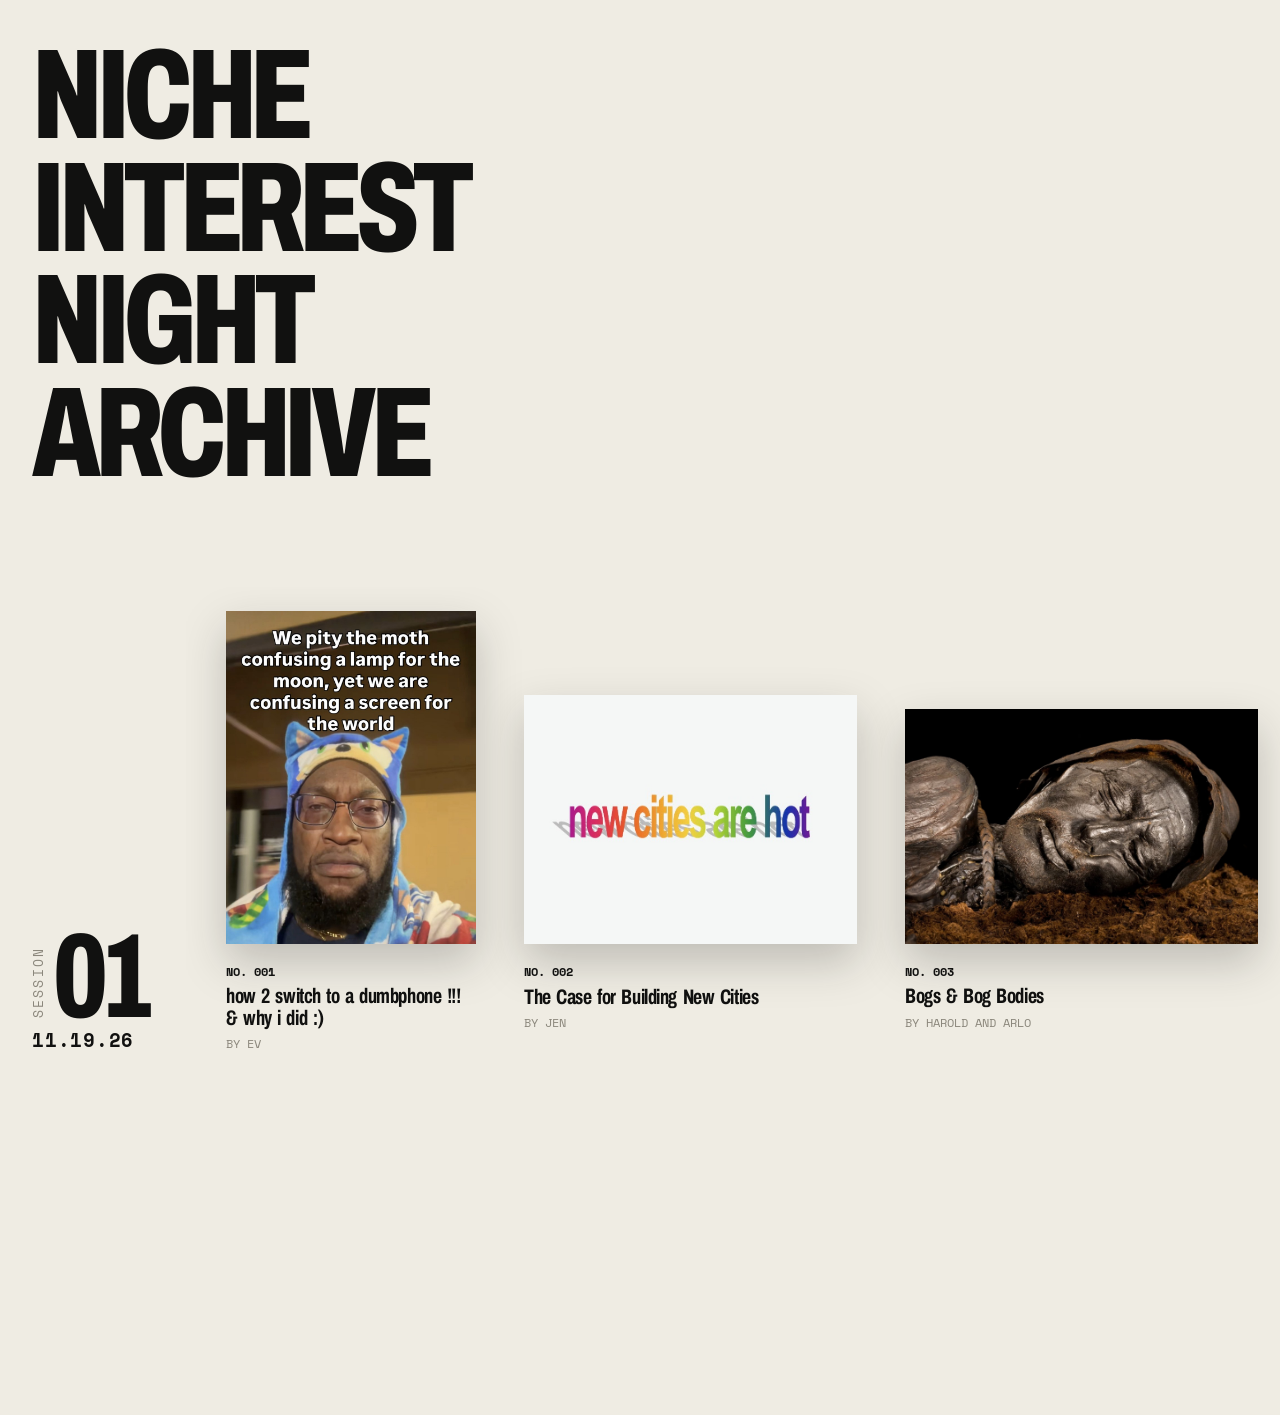
==== index.html @ e47e1a46 "Phone: session number beside the cards, one card visible at a time Co-Authored-By: Claude Sonnet 5.5" ====
<!DOCTYPE html>
<html lang="en" data-theme="bone">
<head>
<meta charset="utf-8">
<meta name="viewport" content="width=device-width, initial-scale=1">
<title>Niche Interest Night — Archive</title>
<link rel="icon" type="image/svg+xml" href="favicon.svg">
<link rel="apple-touch-icon" href="apple-touch-icon.png">
<link rel="stylesheet" href="style.css?v=7">
</head>
<body>
<header class="site">
  <div class="bar"><div class="clip"><h1 class="big"><span>Niche</span> <span>Interest</span> <span>Night</span> <span>Archive</span></h1><div class="small" aria-hidden="true">Niche Interest Night Archive</div></div></div>
</header>
<main class="grid" id="grid"></main>

<script src="decks.js?v=7"></script>
<script>
const grid = document.getElementById('grid');
const bySession = {};
window.DECKS.forEach(d => (bySession[d.session] = bySession[d.session] || []).push(d));
Object.keys(bySession).map(Number).sort((a, b) => b - a).forEach(n => {
  const decks = bySession[n];
  const when = (decks.find(d => hasDate(d.date)) || decks[0]).date;
  const sec = document.createElement('section');
  sec.className = 'session';
  sec.innerHTML = '<div class="side"><div class="top"><div class="vert">Session</div><div class="num"></div></div><div class="when"></div></div><div class="cards"></div>';
  sec.querySelector('.num').textContent = String(n).padStart(2, '0');
  sec.querySelector('.when').textContent = fmtDate(when);
  const cards = sec.querySelector('.cards');
  decks.forEach(d => {
    const a = document.createElement('a');
    a.className = 'card';
    a.href = 'deck.html?id=' + encodeURIComponent(d.id);
    a.innerHTML = '<img class="sticker" alt=""><div class="meta"><div class="row"><span class="no"></span></div><div class="t"></div><div class="by"></div></div>';
    a.querySelector('.sticker').src = d.sticker;
    a.querySelector('.sticker').alt = 'Sticker for ' + d.title;
    a.querySelector('.no').textContent = 'No. ' + d.no;
    a.querySelector('.t').textContent = d.title;
    if (d.speaker) a.querySelector('.by').textContent = 'by ' + d.speaker; else a.querySelector('.by').remove();
    cards.append(a);
  });
  grid.append(sec);
  layoutRow(cards);
});


function fitSides() {   // SESSION spans the height of the digits; the date spans the width of the block
  document.querySelectorAll('.side').forEach(side => {
    const num = side.querySelector('.num'), vert = side.querySelector('.vert'), when = side.querySelector('.when'), top = side.querySelector('.top');
    const glyphH = parseFloat(getComputedStyle(num).fontSize) * 0.708;
    vert.style.fontSize = '100px';
    vert.style.fontSize = (0.85 * 100 * glyphH / vert.getBoundingClientRect().height) + 'px';
    when.style.fontSize = '100px';
    when.style.fontSize = (0.88 * 100 * top.getBoundingClientRect().width / when.getBoundingClientRect().width) + 'px';
  });
}
document.fonts.ready.then(fitSides);
addEventListener('resize', fitSides);

const bar = document.querySelector('.bar'), big = bar.querySelector('.big'), head = document.querySelector('header.site');
let T = 96, HFULL = 560;
let S = 500;                              // scroll distance (px) over which the title shrinks (shortened automatically on short pages)
const lerp = (a, b, t) => a + (b - a) * t, clamp = x => Math.min(1, Math.max(0, x)), sm = x => x * x * (3 - 2 * x);
function measure() {
  big.style.fontSize = 'var(--t)'; T = parseFloat(getComputedStyle(big).fontSize); big.style.fontSize = '';
  HFULL = head.offsetHeight;
}
function fitBottom() {                   // page ends while the tallest sticker still sits a bit below the header bar
  const grid = document.getElementById('grid'), ss = document.querySelectorAll('.session');
  if (!grid || !ss.length || !grid.getClientRects().length) return;
  grid.style.paddingBottom = '0px';
  const h0 = grid.getBoundingClientRect().bottom + scrollY, GAP = 52 + 44;
  const tallTop = Math.min(...[...ss[ss.length - 1].querySelectorAll('.card .sticker')].map(i => i.getBoundingClientRect().top + scrollY));
  if (!isFinite(tallTop)) return;
  grid.style.paddingBottom = Math.max(32, tallTop + innerHeight - GAP - h0) + 'px';
  S = Math.max(120, Math.min(500, tallTop - GAP));
}
function update() {                       // title shrinks into the bar, in step with scroll
  const p = clamp(window.scrollY / S), set = (k, v) => bar.style.setProperty(k, v);
  const e = sm(clamp(p / 0.8));           // stacked title keeps shrinking (never disappears while the bar is tall)
  const fs = lerp(T, 24, e), top = lerp(40, 15, e);
  const stack = top + fs * 0.88 * 4 + 12;
  const bo = 1 - clamp((p - 0.3) / 0.7), so = clamp((p - 0.45) / 0.55);   // stacked title fades out evenly across most of the scroll, gone exactly at the final size
  const bh = lerp(stack, 52, sm(clamp((p - 0.75) / 0.25)));
  set('--bf', fs + 'px'); set('--bt', top + 'px'); set('--bo', bo); set('--so', so);
  set('--bgo', clamp(p * 3)); set('--bh', bh + 'px');
  }
let ticking = false;
addEventListener('scroll', () => { if (!ticking) { ticking = true; requestAnimationFrame(() => { update(); ticking = false; }); } }, { passive: true });
addEventListener('resize', () => { measure(); fitBottom(); update(); });
measure(); fitBottom(); update();
addEventListener('load', () => { fitBottom(); update(); });
document.fonts.ready.then(() => { fitBottom(); update(); });
</script>
</body>
</html>
---- style.css ----
@font-face { font-family:"Archivo"; src:url("assets/fonts/archivo-latin-wdth-normal.woff2") format("woff2"); font-weight:100 900; font-stretch:62% 125%; font-display:swap; }
@font-face { font-family:"Space Mono"; src:url("assets/fonts/space-mono-latin-400-normal.woff2") format("woff2"); font-weight:400; font-display:swap; }
@font-face { font-family:"Space Mono"; src:url("assets/fonts/space-mono-latin-700-normal.woff2") format("woff2"); font-weight:700; font-display:swap; }

:root, [data-theme="bone"] { --bg:#efece3; --ink:#111110; --mute:#8b877c; --pop:#b04a1f; --t:clamp(2.6rem, 10vw, 8rem); --mono:"Space Mono","Courier New",ui-monospace,monospace; --display:"Archivo","Arial Narrow","Helvetica Neue",Arial,sans-serif; }
/* To change the whole look, set <html data-theme="..."> in index.html and deck.html */
[data-theme="apricot"]    { --bg:#ebd3b9; --ink:#1d1710; --mute:#8e7b66; --pop:#a8321a; }
[data-theme="terracotta"] { --bg:#e0c4b2; --ink:#1f1612; --mute:#8d7566; --pop:#2f5f57; }
[data-theme="sage"]       { --bg:#d6dccb; --ink:#141712; --mute:#7c8472; --pop:#a24a2a; }
[data-theme="moss"]       { --bg:#c8cfb8; --ink:#13160f; --mute:#767d68; --pop:#9a4a2c; }
[data-theme="rose"]       { --bg:#dfc2bb; --ink:#201514; --mute:#8e7571; --pop:#8f2a22; }
* { box-sizing:border-box; }
html { scroll-behavior:smooth; }
body { margin:0; background:var(--bg); color:var(--ink); font-family:var(--mono); font-size:14px; line-height:1.6; }
a { color:var(--ink); text-underline-offset:4px; }
a:hover { color:var(--pop); }

/* ---------- home ---------- */
html, body { overflow-anchor:none; }
header.site { position:relative; height:var(--hh, calc(2.5rem + var(--t) * 3.52 + 1rem)); overflow:hidden; }
.bar { position:fixed; inset:0 0 auto 0; z-index:30; height:var(--bh, calc(2.5rem + var(--t) * 3.52 + 12px)); pointer-events:none; }
.bar::before { content:""; position:absolute; inset:0; background:var(--bg); box-shadow:0 10px 24px rgba(17,17,16,.08); opacity:var(--bgo, 0); }
.bar .clip { position:absolute; inset:0; overflow:hidden; }
.bar .big, .bar .small { font-family:var(--display); font-stretch:68%; font-weight:800; text-transform:uppercase; word-spacing:.1em; letter-spacing:-.05em; }
.bar .big { position:absolute; left:2rem; top:var(--bt, 2.5rem); margin:0; font-size:var(--bf, var(--t)); line-height:.88; opacity:var(--bo, 1); }
.bar .big span { display:block; }
.bar .small { position:absolute; left:2rem; top:0; height:100%; display:flex; align-items:center; font-size:1.5rem; white-space:nowrap; opacity:var(--so, 0); }

.grid { padding:3.5rem 0 2rem; overflow-x:clip; }
.session { display:grid; grid-template-columns:170px minmax(0, 1fr); gap:1.5rem; padding:3rem 2rem; }
.side { --num:clamp(5rem, 10vw, 7.5rem); align-self:end; width:max-content; }
.side .top { display:flex; gap:.5rem; align-items:flex-end; width:max-content; }
.side .vert { writing-mode:vertical-rl; transform:rotate(180deg); text-align:start; text-transform:uppercase; letter-spacing:.16em; line-height:1; white-space:nowrap; font-size:11px; color:var(--mute); margin-bottom:calc(var(--num) * .058); }
.side .num { font-family:var(--display); font-stretch:68%; word-spacing:.14em; font-size:var(--num); font-weight:800; letter-spacing:-.04em; line-height:.8; }
.side .when { display:inline-block; white-space:nowrap; margin-top:.28rem; font-weight:700; font-size:14px; letter-spacing:.04em; line-height:1; }
.cards { display:flex; flex-wrap:nowrap; gap:3.5rem 3rem; align-items:flex-start; overflow-x:auto; scrollbar-width:thin;
  padding:24px 48px 56px 40px; margin:-24px -48px -56px -40px; }   /* padding keeps the shadows from being clipped; the row scrolls sideways on small screens */
.card { display:block; flex:0 0 auto; width:250px; color:inherit; text-decoration:none; transition:transform .3s cubic-bezier(.2,.8,.2,1); }
.card:hover { transform:translateY(-8px); color:inherit; z-index:2; }
.card .sticker {
  display:block; width:100%; height:auto; filter:drop-shadow(0 18px 22px rgba(17,17,16,.22));
}
.dots { display:none; }
.card .meta { margin-top:1.1rem; font-size:12px; text-transform:uppercase; }
.card .row { display:flex; justify-content:space-between; gap:.5rem; font-weight:700; }
.card .date { color:var(--mute); font-weight:400; }
.card .t { margin-top:.35rem; text-transform:none; font-family:var(--display); font-stretch:68%; word-spacing:.14em; font-weight:700; font-size:21px; line-height:1.02; letter-spacing:-.02em; }
.card:hover .t { color:var(--pop); }
.card .by { color:var(--mute); margin-top:.3rem; }

footer { padding:0 2rem 3rem; font-size:12px; color:var(--mute); text-transform:uppercase; }

/* ---------- deck page ---------- */
.back { display:inline-block; margin:2rem 2rem 0; text-decoration:none; text-transform:uppercase; font-size:12px; }
.back:hover { text-decoration:underline; }
.deck { display:grid; grid-template-columns:minmax(220px, 360px) 1fr; gap:3rem; padding:2rem; align-items:start; }
.deck .sticker-wrap { position:relative; }
.deck .sticker { display:block; width:100%; filter:drop-shadow(0 24px 30px rgba(17,17,16,.25)); }
.stamp {
  position:absolute; right:-14px; bottom:-14px;   background:var(--ink); color:var(--bg); padding:.45rem .8rem; font-size:12px; font-weight:700;
  text-transform:uppercase; letter-spacing:.06em; box-shadow:0 8px 16px rgba(17,17,16,.25);
}
.deck .no { font-family:var(--display); font-stretch:68%; word-spacing:.14em; font-size:clamp(4.5rem, 15vw, 11rem); line-height:.8; font-weight:800; letter-spacing:-.04em; margin:0 0 1.5rem; }
.deck h1 { font-family:var(--display); font-stretch:68%; word-spacing:.14em; font-weight:800; font-size:clamp(1.8rem, 4vw, 3rem); margin:0 0 .4rem; line-height:1; letter-spacing:-.03em; }
.deck .sub { margin:0 0 1.75rem; color:var(--mute); }
dl { margin:0 0 1.75rem; display:grid; grid-template-columns:auto 1fr; gap:.3rem 1.5rem; text-transform:uppercase; font-size:12px; }
dt { color:var(--mute); }
dd { margin:0; font-weight:700; }
.links { display:flex; flex-wrap:wrap; gap:.75rem; }
.links a { padding:.55rem 1rem; background:var(--ink); color:var(--bg); text-decoration:none; font-size:12px; text-transform:uppercase; transition:transform .2s; }
.links a:hover { background:var(--pop); color:#fff; transform:translateY(-3px); }
.embed { position:relative; width:100%; aspect-ratio:16/9; margin-top:2rem; overflow:hidden; background:rgba(0,0,0,.06); box-shadow:0 22px 34px rgba(17,17,16,.2); }
.embed iframe { position:absolute; inset:0; width:100%; height:100%; border:0; }


@media (max-width:760px) {
  .session { grid-template-columns:auto minmax(0,1fr); gap:0 1rem; padding:2.5rem 1rem 1rem; }
  .side { --num:3.6rem; margin-bottom:0; }
  .cards { scroll-snap-type:x mandatory; gap:2rem; padding:24px 12px 40px; margin:-24px -12px -40px; overflow-x:auto; scrollbar-width:none; }
  .cards::-webkit-scrollbar { display:none; }
  .card { scroll-snap-align:center; scroll-snap-stop:always; }
  .dots { display:flex; gap:.5rem; margin-top:1.4rem; grid-column:2; }
  .dots i { width:8px; height:8px; background:var(--mute); opacity:.35; }
  .dots i.on { background:var(--ink); opacity:1; }
  .deck { grid-template-columns:1fr; gap:2.5rem; }
  .deck .sticker-wrap { max-width:300px; }
}


/* slide viewer */
.under { padding:0 2rem 4rem; }
.under .viewer { margin-top:0; max-width:1400px; }
.viewer { margin-top:2rem; max-width:1000px; }
.viewer .stage { position:relative; aspect-ratio:16/9; background:rgba(0,0,0,.06); box-shadow:0 22px 34px rgba(17,17,16,.2); user-select:none; }
.viewer .stage img { position:absolute; inset:0; width:100%; height:100%; object-fit:contain; cursor:pointer; display:block; }
.viewer .stage:fullscreen { background:#000; box-shadow:none; }
.viewer .nav { position:absolute; top:50%; transform:translateY(-50%); width:2.1rem; height:2.1rem; padding:0 0 .12rem; border:0; border-radius:50%; background:rgba(255,255,255,.82); color:var(--ink); font:700 .95rem/1 var(--mono); letter-spacing:-.12em; text-indent:-.06em; cursor:pointer; opacity:0; transition:opacity .15s, background .15s, color .15s; box-shadow:0 3px 10px rgba(17,17,16,.2); }
.viewer .nav.prev { left:.9rem; }
.viewer .nav.next { right:.9rem; }
.viewer .nav:hover { background:var(--pop); color:#fff; }
.viewer .stage:hover .nav:not(:disabled), .viewer .nav:focus-visible { opacity:.9; }
.viewer .vbar { display:flex; justify-content:space-between; align-items:center; margin-top:.9rem; font-family:var(--mono); font-size:12px; text-transform:uppercase; }
.viewer .vbar .count { color:var(--mute); }
.viewer .vbar .fs { border:0; background:none; padding:0; font:inherit; text-transform:uppercase; color:var(--ink); cursor:pointer; }
.viewer .vbar .fs:hover { color:var(--pop); }
.under .none { margin:0; font-family:var(--mono); font-size:12px; text-transform:uppercase; color:var(--mute); }
.viewer .notes { margin-top:1.75rem; max-width:62ch; }
.viewer .notes[hidden] { display:none; }
.viewer .notes .lbl { font-family:var(--mono); font-size:12px; text-transform:uppercase; color:var(--mute); margin-bottom:.7rem; }
.viewer .notes p { margin:0 0 .7rem; line-height:1.45; }
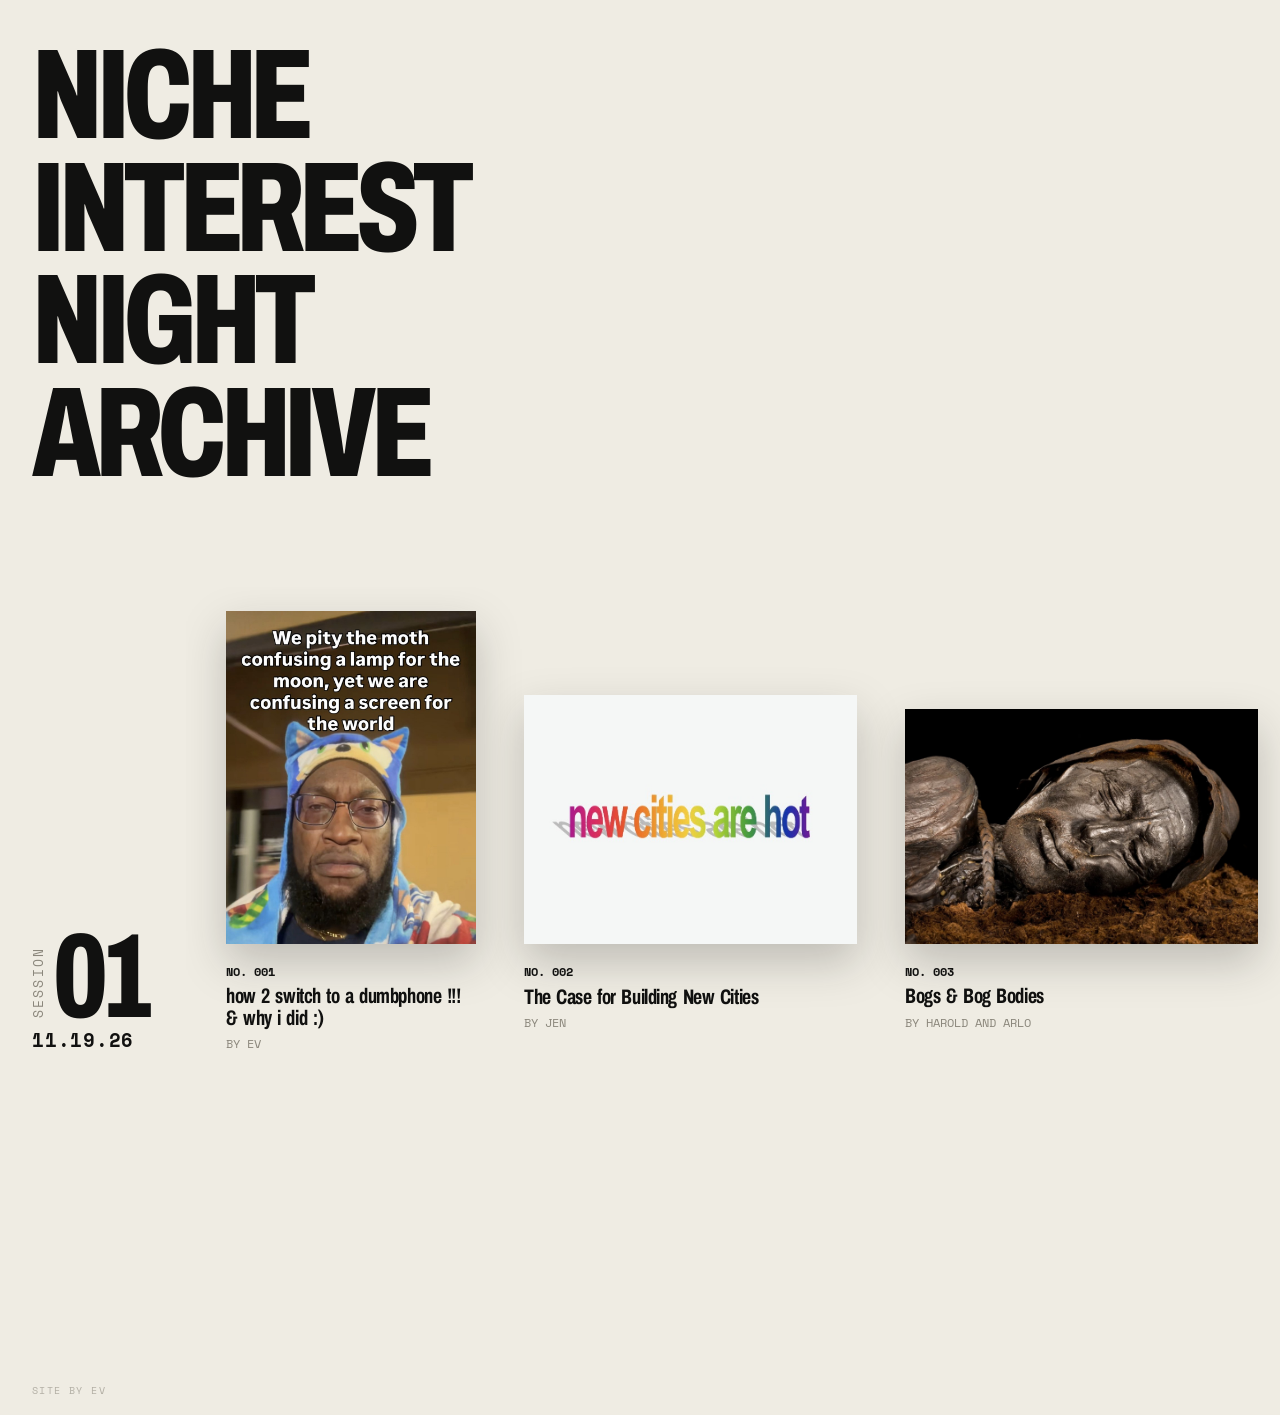
==== commit 45fe5abb: "Add subtle 'site by EV' credit Co-Authored-By: Claude Sonnet 5.5 <noreply@anthropic.com> Claude-Sess" ====
--- a/index.html
+++ b/index.html
@@ -6,15 +6,15 @@
 <title>Niche Interest Night — Archive</title>
 <link rel="icon" type="image/svg+xml" href="favicon.svg">
 <link rel="apple-touch-icon" href="apple-touch-icon.png">
-<link rel="stylesheet" href="style.css?v=7">
+<link rel="stylesheet" href="style.css?v=9">
 </head>
 <body>
 <header class="site">
   <div class="bar"><div class="clip"><h1 class="big"><span>Niche</span> <span>Interest</span> <span>Night</span> <span>Archive</span></h1><div class="small" aria-hidden="true">Niche Interest Night Archive</div></div></div>
 </header>
-<main class="grid" id="grid"></main>
+<main class="grid" id="grid"><div class="credit">site by EV</div></main>
 
-<script src="decks.js?v=7"></script>
+<script src="decks.js?v=9"></script>
 <script>
 const grid = document.getElementById('grid');
 const bySession = {};
--- a/style.css
+++ b/style.css
@@ -73,7 +73,7 @@
 .embed iframe { position:absolute; inset:0; width:100%; height:100%; border:0; }
 
 
-@media (max-width:760px) {
+@media (max-width:520px) {
   .session { grid-template-columns:auto minmax(0,1fr); gap:0 1rem; padding:2.5rem 1rem 1rem; }
   .side { --num:3.6rem; margin-bottom:0; }
   .cards { scroll-snap-type:x mandatory; gap:2rem; padding:24px 12px 40px; margin:-24px -12px -40px; overflow-x:auto; scrollbar-width:none; }
@@ -108,3 +108,8 @@
 .viewer .notes[hidden] { display:none; }
 .viewer .notes .lbl { font-family:var(--mono); font-size:12px; text-transform:uppercase; color:var(--mute); margin-bottom:.7rem; }
 .viewer .notes p { margin:0 0 .7rem; line-height:1.45; }
+
+.grid { position:relative; }
+.credit { position:absolute; left:2rem; bottom:1rem; font-size:10px; letter-spacing:.14em; text-transform:uppercase; color:var(--mute); opacity:.6; }
+.credit.foot { position:static; padding:3rem 2rem 2rem; }
+@media (max-width:520px) { .credit { left:1rem; } .credit.foot { padding:2rem 1rem 1.5rem; } }
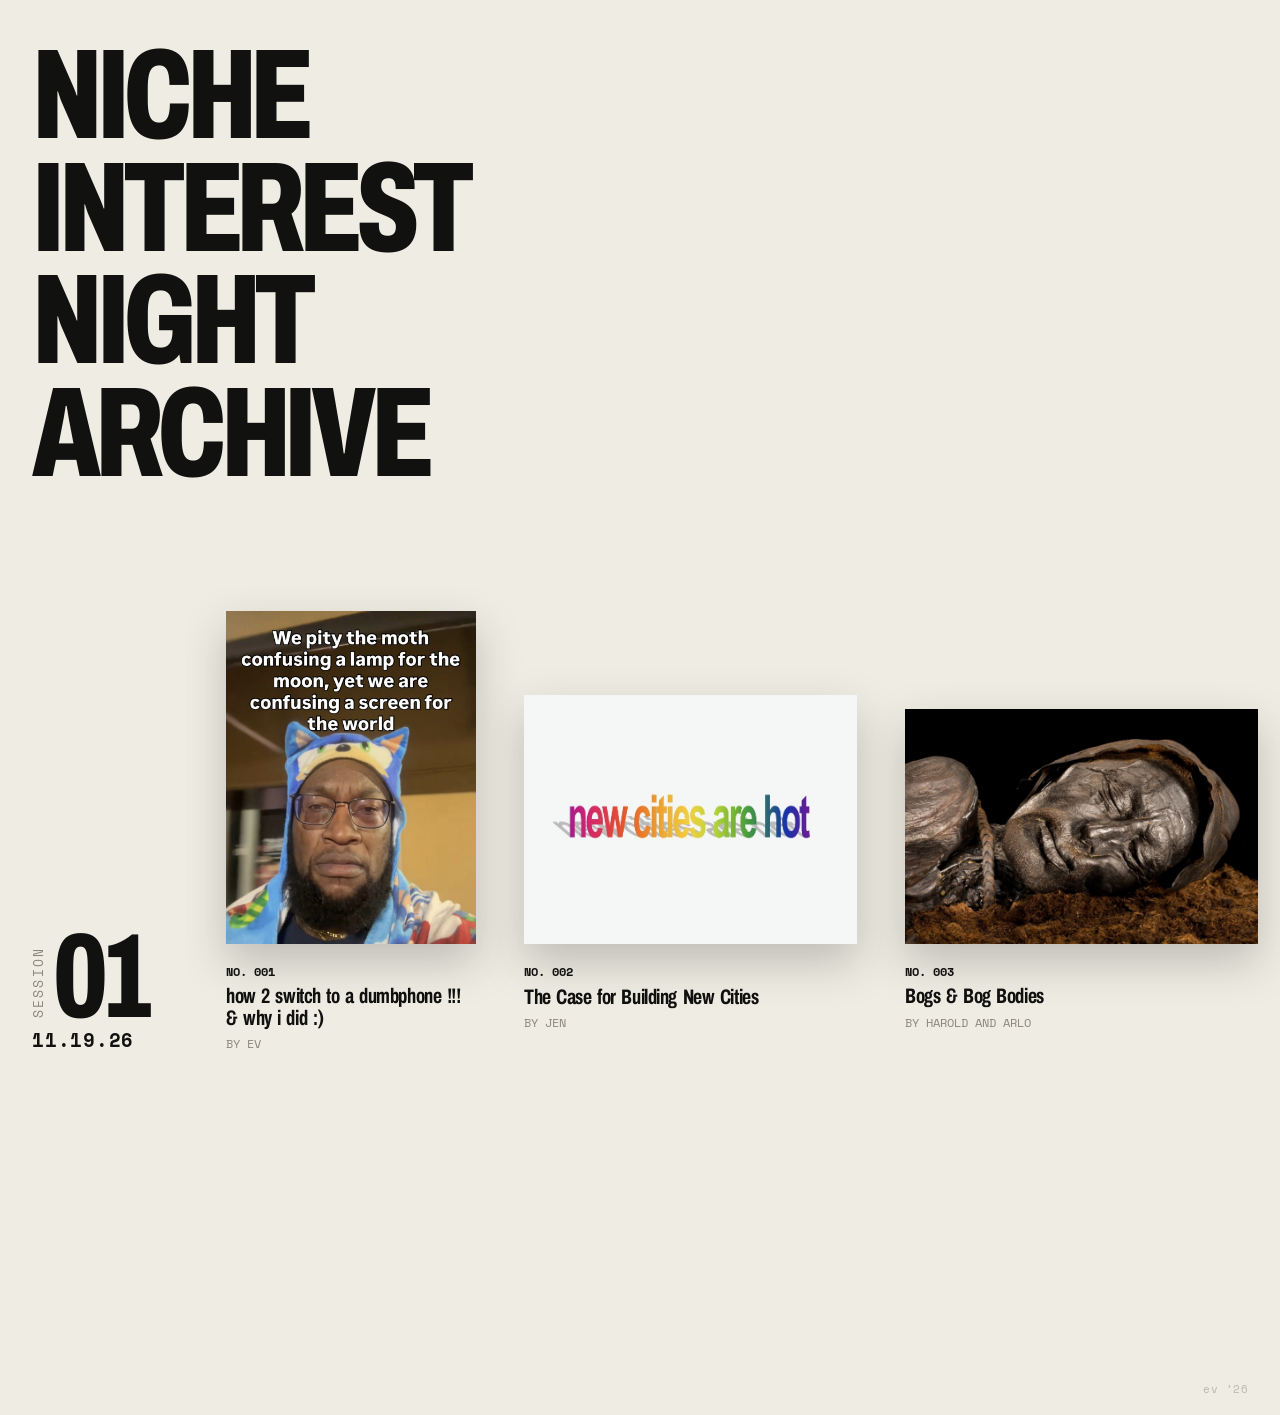
==== commit f684bbe0: "Credit as a small signature, bottom right Co-Authored-By: Claude Sonnet 5.5 <noreply@anthropic.com> " ====
--- a/index.html
+++ b/index.html
@@ -6,15 +6,15 @@
 <title>Niche Interest Night — Archive</title>
 <link rel="icon" type="image/svg+xml" href="favicon.svg">
 <link rel="apple-touch-icon" href="apple-touch-icon.png">
-<link rel="stylesheet" href="style.css?v=9">
+<link rel="stylesheet" href="style.css?v=10">
 </head>
 <body>
 <header class="site">
   <div class="bar"><div class="clip"><h1 class="big"><span>Niche</span> <span>Interest</span> <span>Night</span> <span>Archive</span></h1><div class="small" aria-hidden="true">Niche Interest Night Archive</div></div></div>
 </header>
-<main class="grid" id="grid"><div class="credit">site by EV</div></main>
+<main class="grid" id="grid"><div class="credit" title="site by EV">ev ’26</div></main>
 
-<script src="decks.js?v=9"></script>
+<script src="decks.js?v=10"></script>
 <script>
 const grid = document.getElementById('grid');
 const bySession = {};
--- a/style.css
+++ b/style.css
@@ -110,6 +110,6 @@
 .viewer .notes p { margin:0 0 .7rem; line-height:1.45; }
 
 .grid { position:relative; }
-.credit { position:absolute; left:2rem; bottom:1rem; font-size:10px; letter-spacing:.14em; text-transform:uppercase; color:var(--mute); opacity:.6; }
-.credit.foot { position:static; padding:3rem 2rem 2rem; }
-@media (max-width:520px) { .credit { left:1rem; } .credit.foot { padding:2rem 1rem 1.5rem; } }
+.credit { position:absolute; right:2rem; bottom:1rem; font-size:11px; letter-spacing:.04em; text-transform:none; color:var(--mute); opacity:.5; cursor:default; }
+.credit.foot { position:static; text-align:right; padding:3rem 2rem 1.5rem; }
+@media (max-width:520px) { .credit { right:1rem; } .credit.foot { padding:2rem 1rem 1.25rem; } }
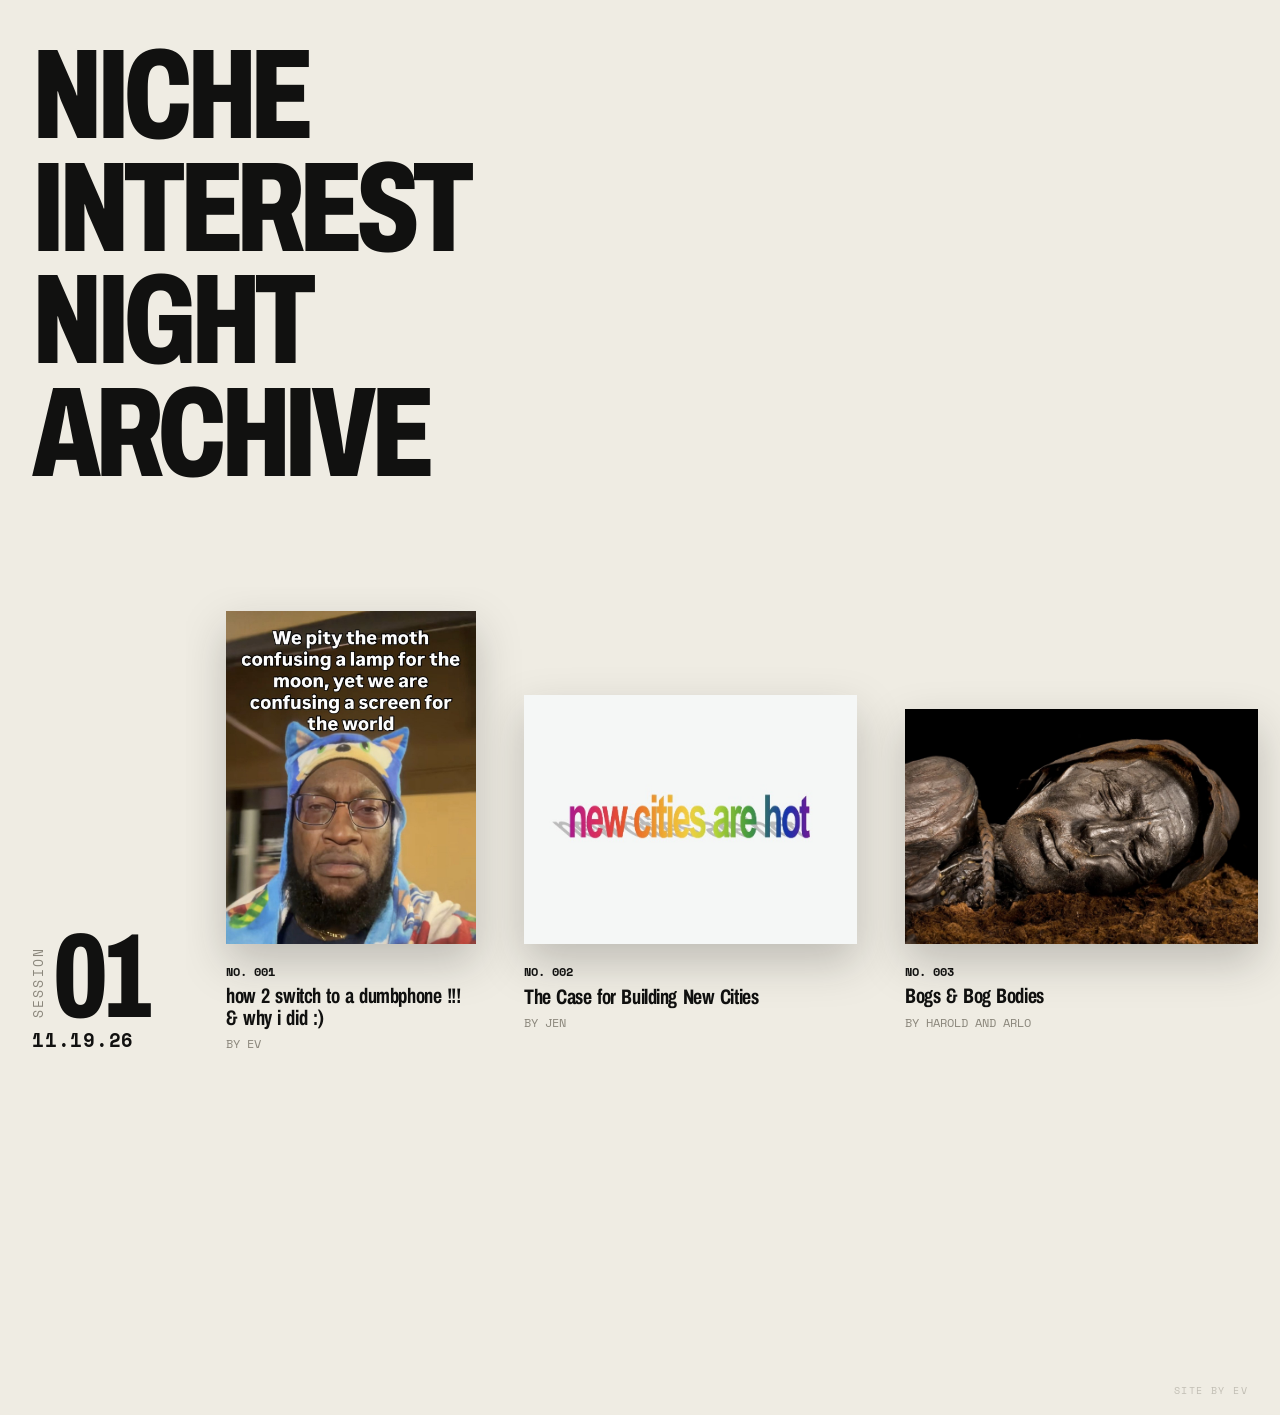
==== commit d861f0ca: "Credit: 'site by EV', bottom right, faint Co-Authored-By: Claude Sonnet 5.5 <noreply@anthropic.com> " ====
--- a/index.html
+++ b/index.html
@@ -6,15 +6,15 @@
 <title>Niche Interest Night — Archive</title>
 <link rel="icon" type="image/svg+xml" href="favicon.svg">
 <link rel="apple-touch-icon" href="apple-touch-icon.png">
-<link rel="stylesheet" href="style.css?v=10">
+<link rel="stylesheet" href="style.css?v=11">
 </head>
 <body>
 <header class="site">
   <div class="bar"><div class="clip"><h1 class="big"><span>Niche</span> <span>Interest</span> <span>Night</span> <span>Archive</span></h1><div class="small" aria-hidden="true">Niche Interest Night Archive</div></div></div>
 </header>
-<main class="grid" id="grid"><div class="credit" title="site by EV">ev ’26</div></main>
+<main class="grid" id="grid"><div class="credit" title="site by EV">site by EV</div></main>
 
-<script src="decks.js?v=10"></script>
+<script src="decks.js?v=11"></script>
 <script>
 const grid = document.getElementById('grid');
 const bySession = {};
--- a/style.css
+++ b/style.css
@@ -110,6 +110,6 @@
 .viewer .notes p { margin:0 0 .7rem; line-height:1.45; }
 
 .grid { position:relative; }
-.credit { position:absolute; right:2rem; bottom:1rem; font-size:11px; letter-spacing:.04em; text-transform:none; color:var(--mute); opacity:.5; cursor:default; }
+.credit { position:absolute; right:2rem; bottom:1rem; font-size:10px; letter-spacing:.14em; text-transform:uppercase; color:var(--mute); opacity:.45; cursor:default; }
 .credit.foot { position:static; text-align:right; padding:3rem 2rem 1.5rem; }
 @media (max-width:520px) { .credit { right:1rem; } .credit.foot { padding:2rem 1rem 1.25rem; } }
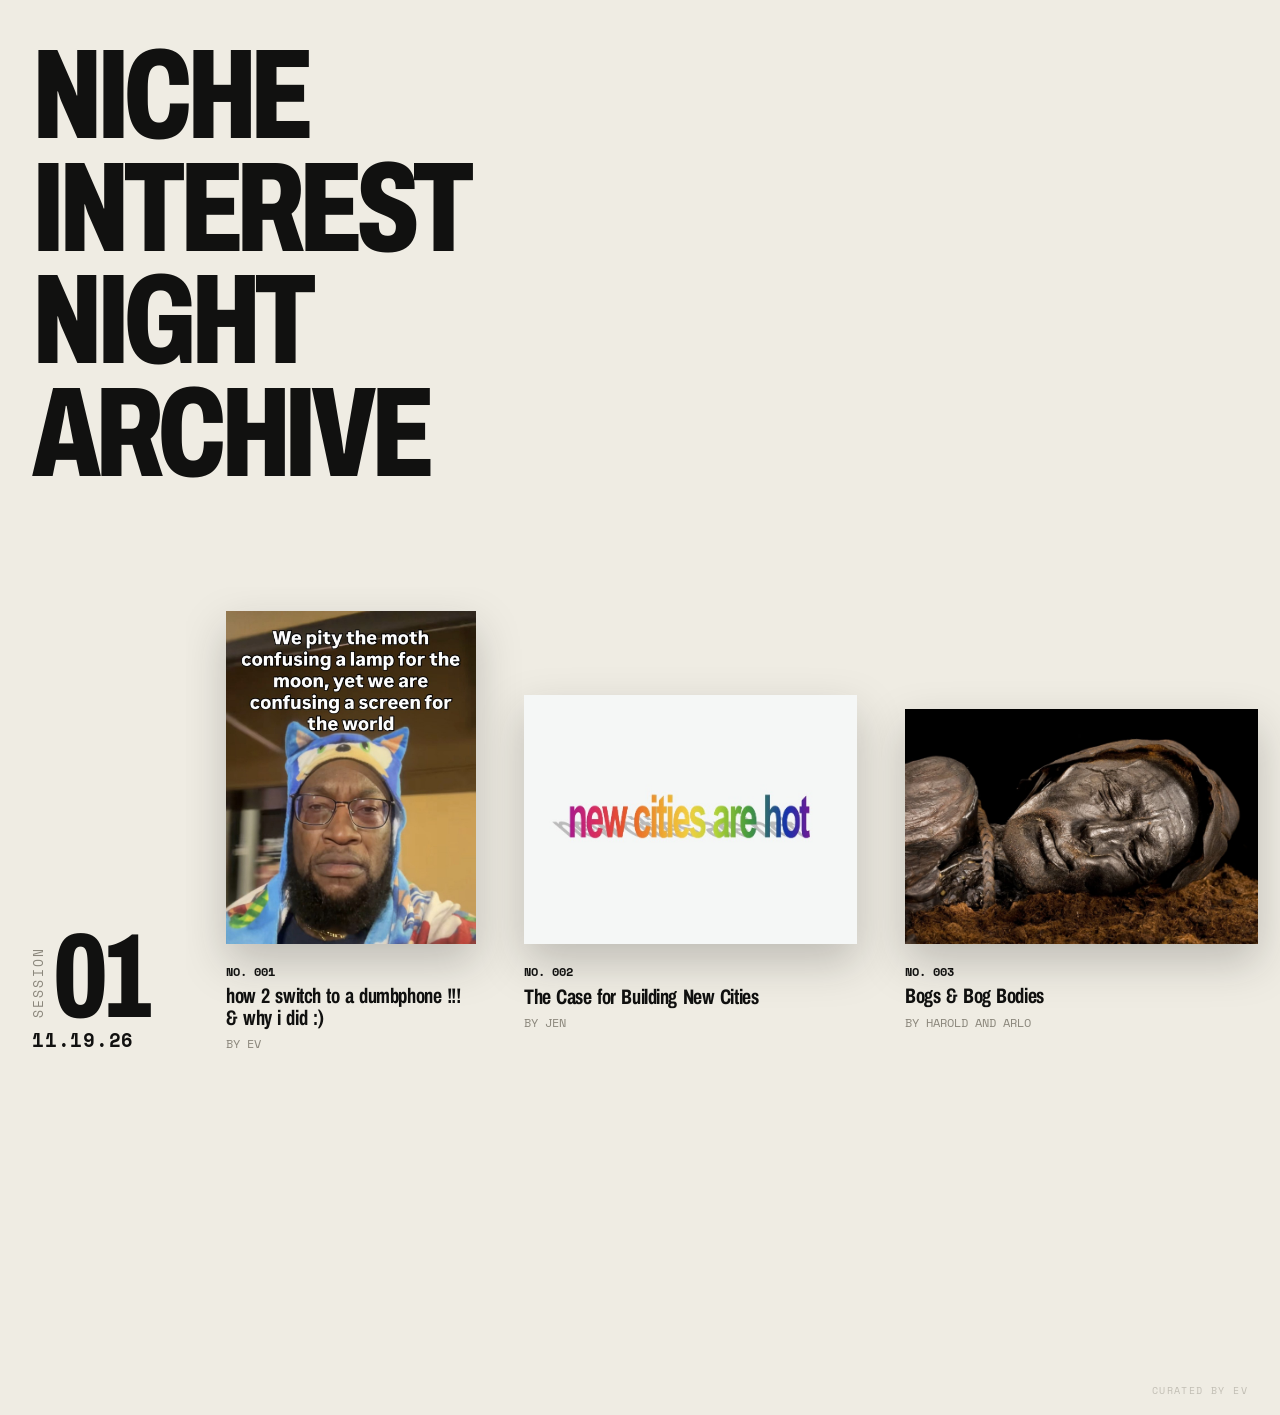
==== commit d4664006: "Credit text: curated by EV Co-Authored-By: Claude Sonnet 5.5 <noreply@anthropic.com> Claude-Session:" ====
--- a/index.html
+++ b/index.html
@@ -6,15 +6,15 @@
 <title>Niche Interest Night — Archive</title>
 <link rel="icon" type="image/svg+xml" href="favicon.svg">
 <link rel="apple-touch-icon" href="apple-touch-icon.png">
-<link rel="stylesheet" href="style.css?v=11">
+<link rel="stylesheet" href="style.css?v=12">
 </head>
 <body>
 <header class="site">
   <div class="bar"><div class="clip"><h1 class="big"><span>Niche</span> <span>Interest</span> <span>Night</span> <span>Archive</span></h1><div class="small" aria-hidden="true">Niche Interest Night Archive</div></div></div>
 </header>
-<main class="grid" id="grid"><div class="credit" title="site by EV">site by EV</div></main>
+<main class="grid" id="grid"><div class="credit" title="curated by EV">curated by EV</div></main>
 
-<script src="decks.js?v=11"></script>
+<script src="decks.js?v=12"></script>
 <script>
 const grid = document.getElementById('grid');
 const bySession = {};
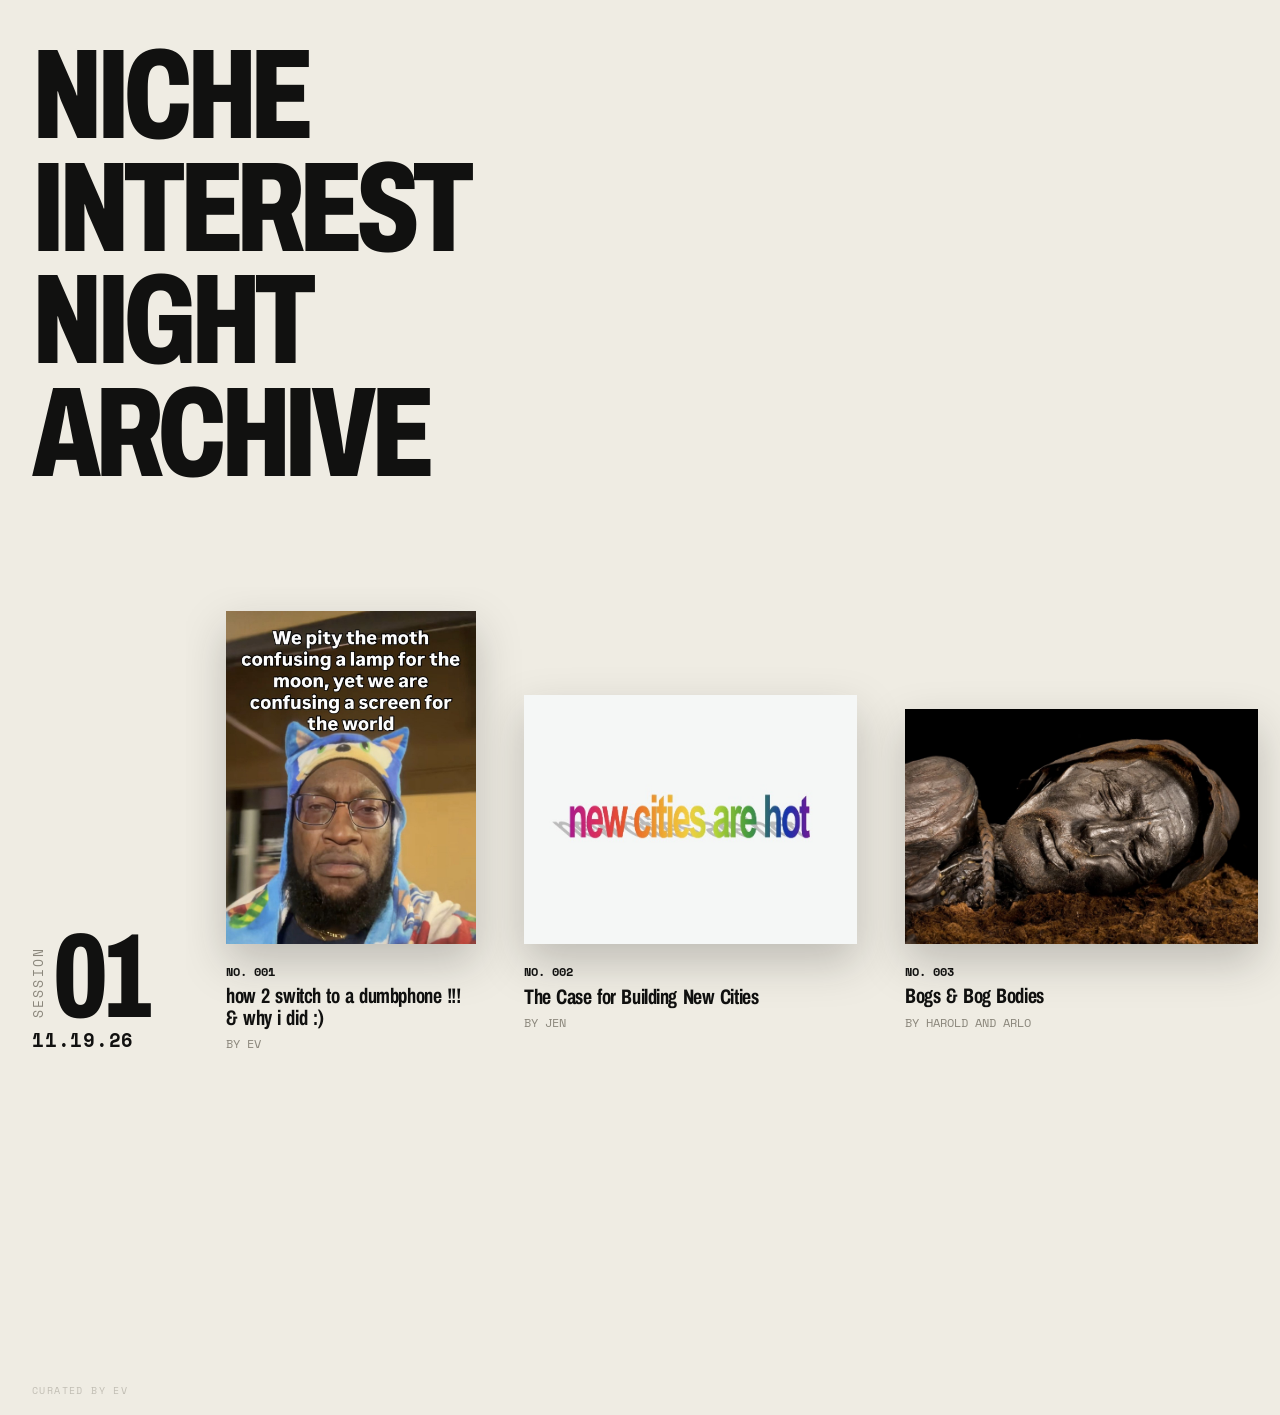
==== commit 0e8dbf9b: "Credit to bottom left Co-Authored-By: Claude Sonnet 5.5 <noreply@anthropic.com> Claude-Session: http" ====
--- a/index.html
+++ b/index.html
@@ -6,7 +6,7 @@
 <title>Niche Interest Night — Archive</title>
 <link rel="icon" type="image/svg+xml" href="favicon.svg">
 <link rel="apple-touch-icon" href="apple-touch-icon.png">
-<link rel="stylesheet" href="style.css?v=12">
+<link rel="stylesheet" href="style.css?v=13">
 </head>
 <body>
 <header class="site">
@@ -14,7 +14,7 @@
 </header>
 <main class="grid" id="grid"><div class="credit" title="curated by EV">curated by EV</div></main>
 
-<script src="decks.js?v=12"></script>
+<script src="decks.js?v=13"></script>
 <script>
 const grid = document.getElementById('grid');
 const bySession = {};
--- a/style.css
+++ b/style.css
@@ -110,6 +110,6 @@
 .viewer .notes p { margin:0 0 .7rem; line-height:1.45; }
 
 .grid { position:relative; }
-.credit { position:absolute; right:2rem; bottom:1rem; font-size:10px; letter-spacing:.14em; text-transform:uppercase; color:var(--mute); opacity:.45; cursor:default; }
-.credit.foot { position:static; text-align:right; padding:3rem 2rem 1.5rem; }
-@media (max-width:520px) { .credit { right:1rem; } .credit.foot { padding:2rem 1rem 1.25rem; } }
+.credit { position:absolute; left:2rem; bottom:1rem; font-size:10px; letter-spacing:.14em; text-transform:uppercase; color:var(--mute); opacity:.45; cursor:default; }
+.credit.foot { position:static; text-align:left; padding:3rem 2rem 1.5rem; }
+@media (max-width:520px) { .credit { left:1rem; } .credit.foot { padding:2rem 1rem 1.25rem; } }
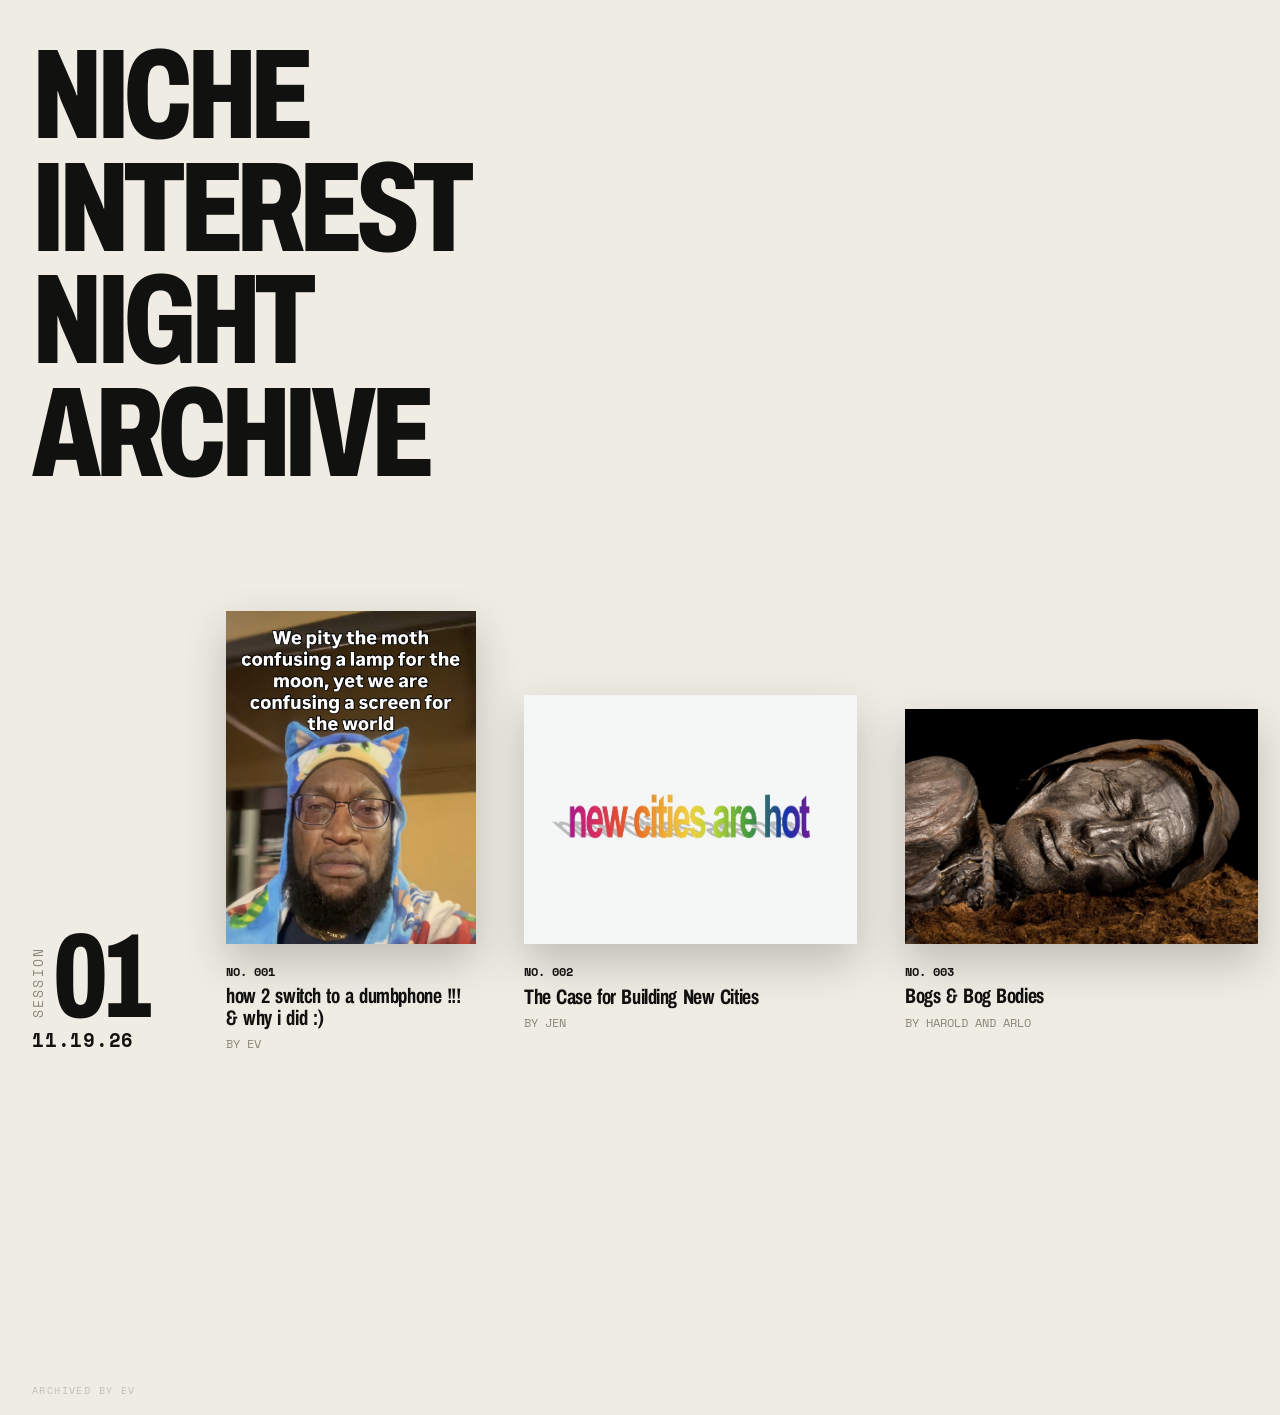
==== commit e5356332: "Credit text: archived by EV Co-Authored-By: Claude Sonnet 5.5 <noreply@anthropic.com> Claude-Session" ====
--- a/index.html
+++ b/index.html
@@ -6,15 +6,15 @@
 <title>Niche Interest Night — Archive</title>
 <link rel="icon" type="image/svg+xml" href="favicon.svg">
 <link rel="apple-touch-icon" href="apple-touch-icon.png">
-<link rel="stylesheet" href="style.css?v=13">
+<link rel="stylesheet" href="style.css?v=14">
 </head>
 <body>
 <header class="site">
   <div class="bar"><div class="clip"><h1 class="big"><span>Niche</span> <span>Interest</span> <span>Night</span> <span>Archive</span></h1><div class="small" aria-hidden="true">Niche Interest Night Archive</div></div></div>
 </header>
-<main class="grid" id="grid"><div class="credit" title="curated by EV">curated by EV</div></main>
+<main class="grid" id="grid"><div class="credit" title="archived by EV">archived by EV</div></main>
 
-<script src="decks.js?v=13"></script>
+<script src="decks.js?v=14"></script>
 <script>
 const grid = document.getElementById('grid');
 const bySession = {};
